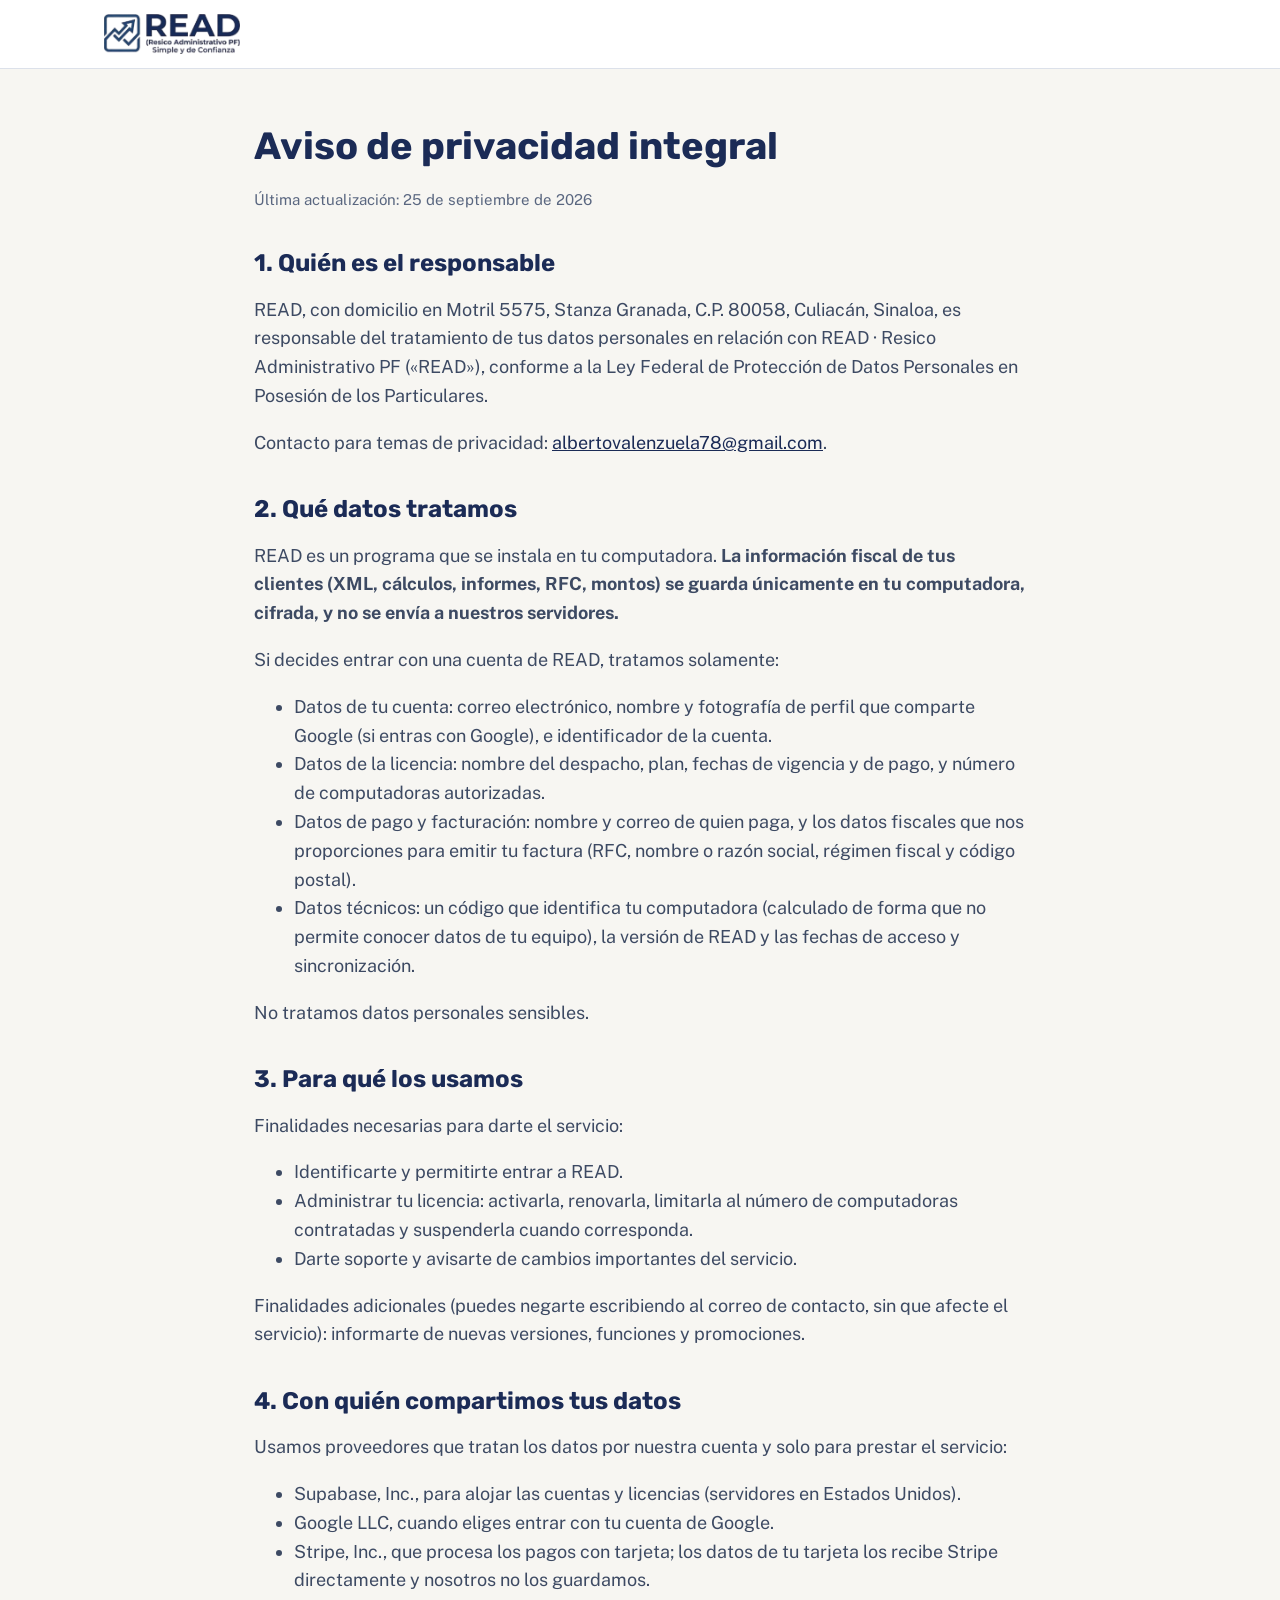
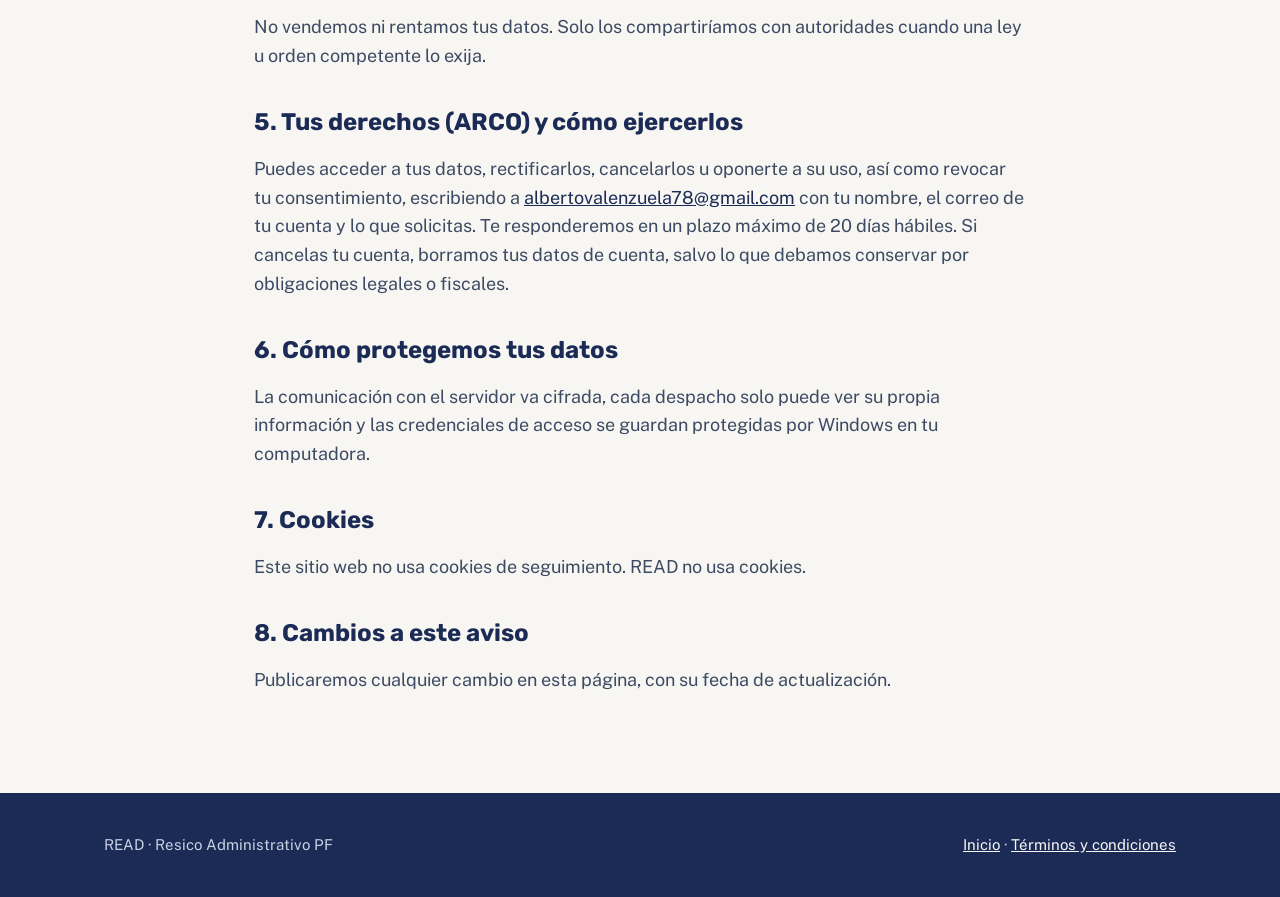
==== privacidad.html @ 33e89ea1 "Pagina de READ: inicio, aviso de privacidad y terminos" ====
<!doctype html>
<html lang="es-MX">
<head>
<meta charset="utf-8">
<meta name="viewport" content="width=device-width, initial-scale=1">
<title>Aviso de privacidad · READ</title>
<link rel="icon" href="img/icono.png">
<link rel="stylesheet" href="https://fonts.googleapis.com/css2?family=Rubik:wght@500;600;700&family=Public+Sans:wght@400;600&display=swap">
<link rel="stylesheet" href="estilo.css">
</head>
<body>
<header><div class="contenedor"><a href="./"><img src="img/logo-read.png" alt="READ"></a></div></header>
<main class="legal">
<h1>Aviso de privacidad integral</h1>
<p class="fecha">Última actualización: 25 de septiembre de 2026</p>

<h2>1. Quién es el responsable</h2>
<p>READ, con domicilio en Motril 5575, Stanza Granada, C.P. 80058, Culiacán, Sinaloa, es responsable del tratamiento de tus datos personales en relación con READ · Resico Administrativo PF («READ»), conforme a la Ley Federal de Protección de Datos Personales en Posesión de los Particulares.</p>
<p>Contacto para temas de privacidad: <a href="mailto:albertovalenzuela78@gmail.com">albertovalenzuela78@gmail.com</a>.</p>

<h2>2. Qué datos tratamos</h2>
<p>READ es un programa que se instala en tu computadora. <b>La información fiscal de tus clientes (XML, cálculos, informes, RFC, montos) se guarda únicamente en tu computadora, cifrada, y no se envía a nuestros servidores.</b></p>
<p>Si decides entrar con una cuenta de READ, tratamos solamente:</p>
<ul>
<li>Datos de tu cuenta: correo electrónico, nombre y fotografía de perfil que comparte Google (si entras con Google), e identificador de la cuenta.</li>
<li>Datos de la licencia: nombre del despacho, plan, fechas de vigencia y de pago, y número de computadoras autorizadas.</li>
<li>Datos de pago y facturación: nombre y correo de quien paga, y los datos fiscales que nos proporciones para emitir tu factura (RFC, nombre o razón social, régimen fiscal y código postal).</li>
<li>Datos técnicos: un código que identifica tu computadora (calculado de forma que no permite conocer datos de tu equipo), la versión de READ y las fechas de acceso y sincronización.</li>
</ul>
<p>No tratamos datos personales sensibles.</p>

<h2>3. Para qué los usamos</h2>
<p>Finalidades necesarias para darte el servicio:</p>
<ul>
<li>Identificarte y permitirte entrar a READ.</li>
<li>Administrar tu licencia: activarla, renovarla, limitarla al número de computadoras contratadas y suspenderla cuando corresponda.</li>
<li>Darte soporte y avisarte de cambios importantes del servicio.</li>
</ul>
<p>Finalidades adicionales (puedes negarte escribiendo al correo de contacto, sin que afecte el servicio): informarte de nuevas versiones, funciones y promociones.</p>

<h2>4. Con quién compartimos tus datos</h2>
<p>Usamos proveedores que tratan los datos por nuestra cuenta y solo para prestar el servicio:</p>
<ul>
<li>Supabase, Inc., para alojar las cuentas y licencias (servidores en Estados Unidos).</li>
<li>Google LLC, cuando eliges entrar con tu cuenta de Google.</li>
<li>Stripe, Inc., que procesa los pagos con tarjeta; los datos de tu tarjeta los recibe Stripe directamente y nosotros no los guardamos.</li>
</ul>
<p>No vendemos ni rentamos tus datos. Solo los compartiríamos con autoridades cuando una ley u orden competente lo exija.</p>

<h2>5. Tus derechos (ARCO) y cómo ejercerlos</h2>
<p>Puedes acceder a tus datos, rectificarlos, cancelarlos u oponerte a su uso, así como revocar tu consentimiento, escribiendo a <a href="mailto:albertovalenzuela78@gmail.com">albertovalenzuela78@gmail.com</a> con tu nombre, el correo de tu cuenta y lo que solicitas. Te responderemos en un plazo máximo de 20 días hábiles. Si cancelas tu cuenta, borramos tus datos de cuenta, salvo lo que debamos conservar por obligaciones legales o fiscales.</p>

<h2>6. Cómo protegemos tus datos</h2>
<p>La comunicación con el servidor va cifrada, cada despacho solo puede ver su propia información y las credenciales de acceso se guardan protegidas por Windows en tu computadora.</p>

<h2>7. Cookies</h2>
<p>Este sitio web no usa cookies de seguimiento. READ no usa cookies.</p>

<h2>8. Cambios a este aviso</h2>
<p>Publicaremos cualquier cambio en esta página, con su fecha de actualización.</p>
</main>
<footer><div class="contenedor"><div>READ · Resico Administrativo PF</div><div><a href="./">Inicio</a> · <a href="terminos.html">Términos y condiciones</a></div></div></footer>
</body>
</html>
---- estilo.css ----
:root {
  --tinta: #1B2B56;
  --fondo: #F7F6F2;
  --fondo2: #EEF1F6;
  --texto: #3D4A63;
  --acento: #A8520F;
  --acento-claro: #F2B47E;
  --blanco: #FFFFFF;
  --borde: #DCE1EA;
}
* { box-sizing: border-box; }
html { scroll-behavior: smooth; }
body {
  margin: 0; background: var(--fondo); color: var(--texto);
  font-family: 'Public Sans', Arial, sans-serif; font-size: 18px; line-height: 1.6;
}
h1, h2, h3 { font-family: 'Rubik', Arial, sans-serif; color: var(--tinta); line-height: 1.15; margin: 0 0 .5em; }
a { color: var(--tinta); }
.contenedor { max-width: 1120px; margin: 0 auto; padding: 0 24px; }
header { background: var(--blanco); border-bottom: 1px solid var(--borde); position: sticky; top: 0; z-index: 10; }
header .contenedor { display: flex; align-items: center; justify-content: space-between; gap: 16px; height: 68px; }
header img { height: 40px; display: block; }
nav { display: flex; gap: 22px; flex-wrap: wrap; }
nav a { text-decoration: none; font-weight: 600; font-size: 16px; }
.boton {
  display: inline-block; background: var(--tinta); color: var(--blanco); text-decoration: none;
  padding: 14px 26px; border-radius: 10px; font-weight: 600;
}
.boton.claro { background: var(--acento-claro); color: var(--tinta); }
.portada { background: var(--tinta); color: #C9D2E3; padding: 72px 0; }
.portada .contenedor { display: grid; grid-template-columns: 1fr 1fr; gap: 48px; align-items: center; }
.portada h1 { color: var(--fondo); font-size: 52px; }
.portada p { font-size: 20px; }
.portada .etiqueta { color: var(--acento-claro); font-weight: 600; letter-spacing: 2px; text-transform: uppercase; font-size: 14px; }
.portada img { width: 100%; border-radius: 14px; box-shadow: 0 20px 50px rgba(0,0,0,.35); }
section.bloque { padding: 72px 0; }
section.bloque.alterno { background: var(--fondo2); }
.rejilla { display: grid; grid-template-columns: repeat(3, 1fr); gap: 24px; }
.tarjeta { background: var(--blanco); border: 1px solid var(--borde); border-radius: 16px; padding: 28px; }
.tarjeta h3 { font-size: 22px; }
.plan { display: flex; flex-direction: column; gap: 6px; }
.plan .precio { font-family: 'Rubik', Arial, sans-serif; font-size: 44px; font-weight: 700; color: var(--tinta); }
.plan.destacado { border: 3px solid var(--acento); }
.plan ul { padding-left: 20px; margin: 8px 0 0; }
.nota { font-size: 15px; color: #5A6780; }
.dos { display: grid; grid-template-columns: 1fr 1fr; gap: 40px; align-items: center; }
.dos img { width: 100%; border-radius: 12px; border: 1px solid var(--borde); }
footer { background: var(--tinta); color: #C9D2E3; padding: 40px 0; font-size: 15px; }
footer a { color: var(--fondo); }
footer .contenedor { display: flex; justify-content: space-between; gap: 24px; flex-wrap: wrap; }
.legal { max-width: 820px; margin: 0 auto; padding: 56px 24px 80px; }
.legal h1 { font-size: 38px; }
.legal h2 { font-size: 24px; margin-top: 1.6em; }
.legal .fecha { color: #5A6780; font-size: 15px; }
.pendiente { background: #FFF3E0; border: 1px dashed var(--acento); padding: 0 4px; border-radius: 4px; }
@media (max-width: 860px) {
  .portada .contenedor, .dos { grid-template-columns: 1fr; }
  .rejilla { grid-template-columns: 1fr; }
  .portada h1 { font-size: 38px; }
  nav { display: none; }
}
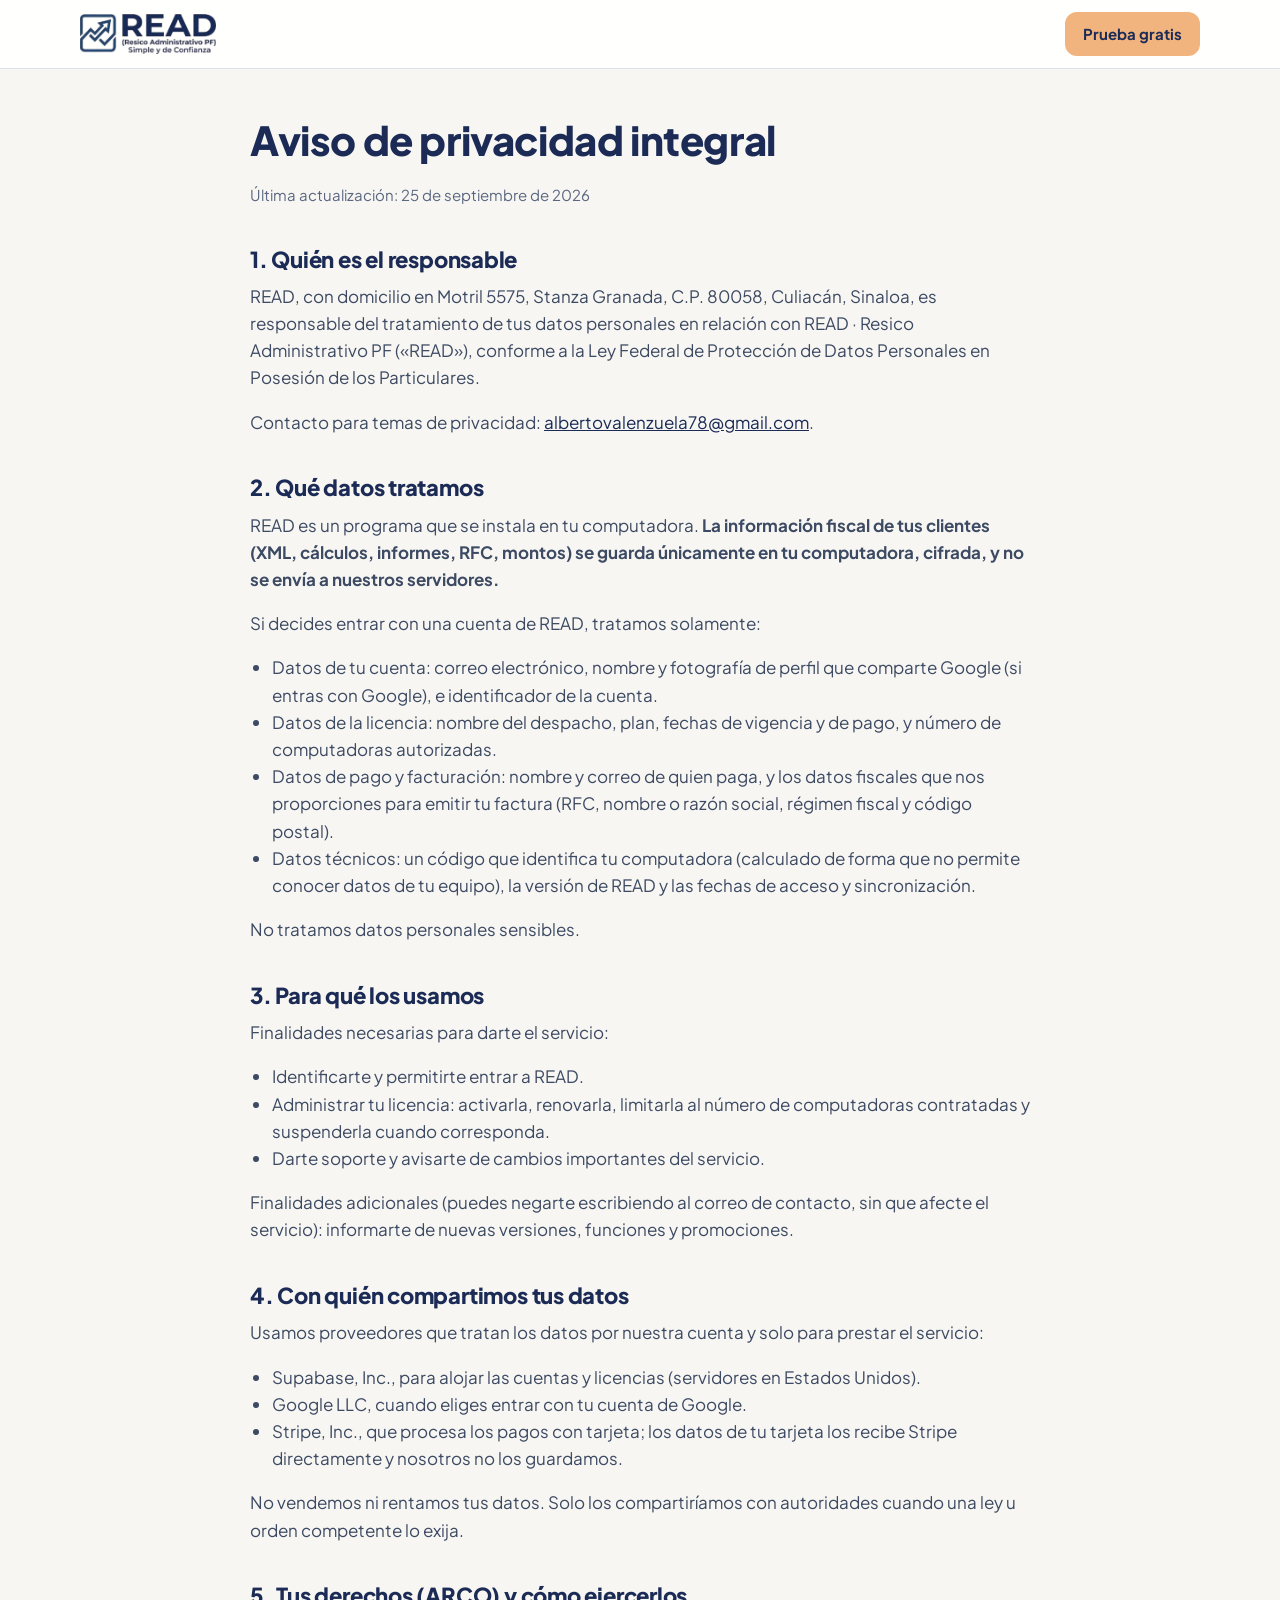
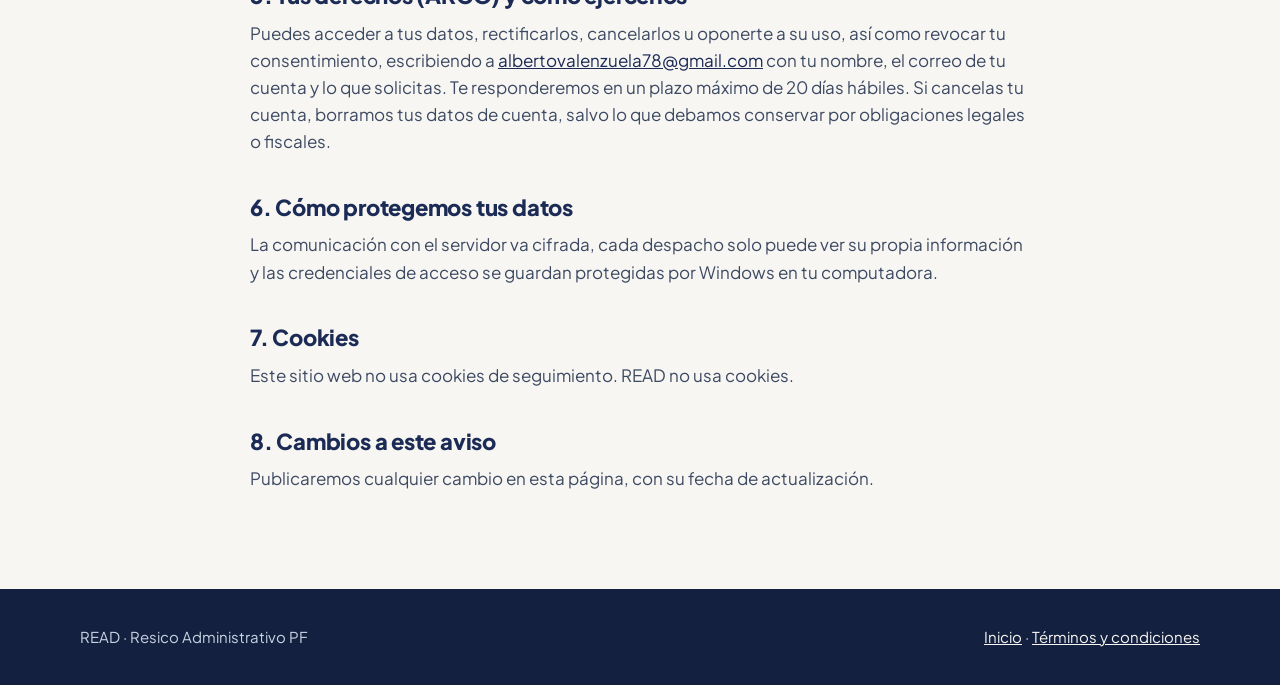
==== commit 0c12187e: "Rediseno: portada, cifras, como funciona, planes, metodos de pago con Stripe, preguntas frecuentes; " ====
--- a/privacidad.html
+++ b/privacidad.html
@@ -5,11 +5,11 @@
 <meta name="viewport" content="width=device-width, initial-scale=1">
 <title>Aviso de privacidad · READ</title>
 <link rel="icon" href="img/icono.png">
-<link rel="stylesheet" href="https://fonts.googleapis.com/css2?family=Rubik:wght@500;600;700&family=Public+Sans:wght@400;600&display=swap">
+<link rel="stylesheet" href="https://fonts.googleapis.com/css2?family=Plus+Jakarta+Sans:wght@400;600;700;800&display=swap">
 <link rel="stylesheet" href="estilo.css">
 </head>
 <body>
-<header><div class="contenedor"><a href="./"><img src="img/logo-read.png" alt="READ"></a></div></header>
+<header><div class="contenedor"><a class="logo" href="./" aria-label="READ, inicio"><img src="img/logo-read.png" alt="READ" width="136" height="40"></a><nav aria-label="Principal"><a class="boton naranja" href="./#contacto">Prueba gratis</a></nav></div></header>
 <main class="legal">
 <h1>Aviso de privacidad integral</h1>
 <p class="fecha">Última actualización: 25 de septiembre de 2026</p>
--- a/estilo.css
+++ b/estilo.css
@@ -1,61 +1,163 @@
+/* Página pública de READ. Colores de la marca (los mismos de la app y la presentación). */
 :root {
   --tinta: #1B2B56;
+  --tinta-2: #24396F;
   --fondo: #F7F6F2;
-  --fondo2: #EEF1F6;
+  --fondo-2: #EEF1F6;
   --texto: #3D4A63;
-  --acento: #A8520F;
-  --acento-claro: #F2B47E;
+  --tenue: #5A6780;
+  --acento: #A8520F;          /* naranja oscuro: textos y bordes sobre claro (5:1) */
+  --acento-claro: #F2B47E;    /* naranja claro: botones sobre la tinta, con texto tinta */
   --blanco: #FFFFFF;
   --borde: #DCE1EA;
+  --verde: #1E7A4C;
+  --radio: 16px;
+  --sombra: 0 10px 30px rgba(27, 43, 86, .10);
+  --transicion: 180ms ease;
 }
 * { box-sizing: border-box; }
-html { scroll-behavior: smooth; }
+html { scroll-behavior: smooth; -webkit-text-size-adjust: 100%; }
+@media (prefers-reduced-motion: reduce) { html { scroll-behavior: auto; } * { transition: none !important; } }
 body {
   margin: 0; background: var(--fondo); color: var(--texto);
-  font-family: 'Public Sans', Arial, sans-serif; font-size: 18px; line-height: 1.6;
+  font-family: 'Plus Jakarta Sans', 'Segoe UI', Arial, sans-serif; font-size: 17px; line-height: 1.6;
 }
-h1, h2, h3 { font-family: 'Rubik', Arial, sans-serif; color: var(--tinta); line-height: 1.15; margin: 0 0 .5em; }
+h1, h2, h3 { color: var(--tinta); line-height: 1.15; margin: 0 0 .5em; letter-spacing: -.01em; }
+h1 { font-size: clamp(34px, 5vw, 56px); font-weight: 800; }
+h2 { font-size: clamp(28px, 3.4vw, 40px); font-weight: 800; }
+h3 { font-size: 20px; font-weight: 700; }
+p { margin: 0 0 1em; }
 a { color: var(--tinta); }
-.contenedor { max-width: 1120px; margin: 0 auto; padding: 0 24px; }
-header { background: var(--blanco); border-bottom: 1px solid var(--borde); position: sticky; top: 0; z-index: 10; }
-header .contenedor { display: flex; align-items: center; justify-content: space-between; gap: 16px; height: 68px; }
-header img { height: 40px; display: block; }
-nav { display: flex; gap: 22px; flex-wrap: wrap; }
-nav a { text-decoration: none; font-weight: 600; font-size: 16px; }
+img { max-width: 100%; height: auto; display: block; }
+:focus-visible { outline: 3px solid var(--acento); outline-offset: 3px; border-radius: 6px; }
+.contenedor { width: 100%; max-width: 1160px; margin: 0 auto; padding: 0 20px; }
+.etiqueta { display: inline-block; font-size: 13px; font-weight: 700; letter-spacing: .12em; text-transform: uppercase; color: var(--acento); margin-bottom: 12px; }
+.salto { position: absolute; left: -999px; top: 8px; background: var(--blanco); padding: 8px 12px; border-radius: 8px; }
+.salto:focus { left: 8px; z-index: 50; }
+
+/* Botones: 48 px de alto mínimo (dedo y ratón) */
 .boton {
-  display: inline-block; background: var(--tinta); color: var(--blanco); text-decoration: none;
-  padding: 14px 26px; border-radius: 10px; font-weight: 600;
+  display: inline-flex; align-items: center; justify-content: center; gap: 8px; min-height: 48px;
+  padding: 12px 22px; border-radius: 12px; font-weight: 700; font-size: 16px; text-decoration: none;
+  background: var(--tinta); color: var(--blanco); border: 2px solid var(--tinta); cursor: pointer;
+  transition: transform var(--transicion), background var(--transicion), box-shadow var(--transicion);
 }
-.boton.claro { background: var(--acento-claro); color: var(--tinta); }
-.portada { background: var(--tinta); color: #C9D2E3; padding: 72px 0; }
-.portada .contenedor { display: grid; grid-template-columns: 1fr 1fr; gap: 48px; align-items: center; }
-.portada h1 { color: var(--fondo); font-size: 52px; }
-.portada p { font-size: 20px; }
-.portada .etiqueta { color: var(--acento-claro); font-weight: 600; letter-spacing: 2px; text-transform: uppercase; font-size: 14px; }
-.portada img { width: 100%; border-radius: 14px; box-shadow: 0 20px 50px rgba(0,0,0,.35); }
-section.bloque { padding: 72px 0; }
-section.bloque.alterno { background: var(--fondo2); }
-.rejilla { display: grid; grid-template-columns: repeat(3, 1fr); gap: 24px; }
-.tarjeta { background: var(--blanco); border: 1px solid var(--borde); border-radius: 16px; padding: 28px; }
-.tarjeta h3 { font-size: 22px; }
-.plan { display: flex; flex-direction: column; gap: 6px; }
-.plan .precio { font-family: 'Rubik', Arial, sans-serif; font-size: 44px; font-weight: 700; color: var(--tinta); }
-.plan.destacado { border: 3px solid var(--acento); }
-.plan ul { padding-left: 20px; margin: 8px 0 0; }
-.nota { font-size: 15px; color: #5A6780; }
-.dos { display: grid; grid-template-columns: 1fr 1fr; gap: 40px; align-items: center; }
-.dos img { width: 100%; border-radius: 12px; border: 1px solid var(--borde); }
-footer { background: var(--tinta); color: #C9D2E3; padding: 40px 0; font-size: 15px; }
+.boton:hover { background: var(--tinta-2); box-shadow: var(--sombra); transform: translateY(-1px); }
+.boton.naranja { background: var(--acento-claro); border-color: var(--acento-claro); color: var(--tinta); }
+.boton.naranja:hover { background: #F5C293; }
+.boton.contorno { background: transparent; color: var(--fondo); border-color: rgba(247, 246, 242, .55); }
+.boton.contorno:hover { background: rgba(247, 246, 242, .08); }
+.boton svg { width: 20px; height: 20px; flex-shrink: 0; }
+
+/* Encabezado */
+header { background: rgba(255, 255, 255, .92); backdrop-filter: saturate(160%) blur(10px); border-bottom: 1px solid var(--borde); position: sticky; top: 0; z-index: 20; }
+header .contenedor { display: flex; align-items: center; justify-content: space-between; gap: 16px; min-height: 68px; }
+header .logo img { height: 40px; width: auto; }
+nav { display: flex; align-items: center; gap: 24px; }
+nav a.enlace { text-decoration: none; font-weight: 600; font-size: 15px; color: var(--texto); padding: 8px 2px; }
+nav a.enlace:hover { color: var(--tinta); text-decoration: underline; text-underline-offset: 4px; }
+header .boton { min-height: 42px; padding: 8px 16px; font-size: 15px; }
+
+/* Portada */
+.portada { background: radial-gradient(circle at 85% 20%, #2C4585 0, var(--tinta) 55%); color: #C9D2E3; padding: 64px 0 72px; overflow: hidden; }
+.portada .contenedor { display: grid; grid-template-columns: 1.05fr 1fr; gap: 48px; align-items: center; }
+.portada h1 { color: var(--fondo); }
+.portada .etiqueta { color: var(--acento-claro); }
+.portada .lead { font-size: 19px; max-width: 34em; }
+.acciones { display: flex; flex-wrap: wrap; gap: 12px; margin: 24px 0 20px; }
+.confianza { list-style: none; padding: 0; margin: 0; display: flex; flex-wrap: wrap; gap: 8px 20px; font-size: 15px; }
+.confianza li { display: flex; align-items: center; gap: 8px; }
+.confianza svg { width: 18px; height: 18px; color: var(--acento-claro); flex-shrink: 0; }
+.captura { border-radius: 14px; box-shadow: 0 24px 60px rgba(0, 0, 0, .40); border: 1px solid rgba(255, 255, 255, .12); }
+
+/* Cifras */
+.cifras { background: var(--blanco); border-bottom: 1px solid var(--borde); }
+.cifras .contenedor { display: grid; grid-template-columns: repeat(4, 1fr); gap: 16px; padding-top: 28px; padding-bottom: 28px; }
+.cifra { text-align: center; }
+.cifra b { display: block; font-size: 30px; font-weight: 800; color: var(--tinta); line-height: 1.1; }
+.cifra span { font-size: 14px; color: var(--tenue); }
+
+/* Secciones */
+section.bloque { padding: 80px 0; }
+section.bloque.alterno { background: var(--fondo-2); }
+.encabezado { max-width: 720px; margin-bottom: 36px; }
+.encabezado p { font-size: 18px; }
+.rejilla { display: grid; grid-template-columns: repeat(3, 1fr); gap: 20px; }
+.tarjeta { background: var(--blanco); border: 1px solid var(--borde); border-radius: var(--radio); padding: 26px; transition: box-shadow var(--transicion), transform var(--transicion); }
+.tarjeta:hover { box-shadow: var(--sombra); }
+.icono { width: 44px; height: 44px; border-radius: 12px; background: var(--fondo-2); color: var(--tinta); display: grid; place-items: center; margin-bottom: 14px; }
+.icono svg { width: 24px; height: 24px; }
+.tarjeta p { margin: 0; }
+
+/* Pasos */
+.pasos { display: grid; grid-template-columns: repeat(3, 1fr); gap: 20px; counter-reset: paso; }
+.paso { position: relative; padding: 26px 26px 26px 26px; background: var(--blanco); border-radius: var(--radio); border: 1px solid var(--borde); }
+.paso::before { counter-increment: paso; content: counter(paso); display: grid; place-items: center; width: 36px; height: 36px; border-radius: 50%; background: var(--tinta); color: var(--blanco); font-weight: 800; margin-bottom: 12px; }
+
+/* Planes */
+.planes { display: grid; grid-template-columns: repeat(3, 1fr); gap: 20px; align-items: stretch; }
+.plan { display: flex; flex-direction: column; background: var(--blanco); border: 1px solid var(--borde); border-radius: var(--radio); padding: 28px; position: relative; }
+.plan.destacado { border: 2px solid var(--acento); box-shadow: var(--sombra); }
+.plan .insignia { position: absolute; top: -13px; left: 24px; background: var(--acento); color: var(--blanco); font-size: 12px; font-weight: 700; padding: 4px 10px; border-radius: 999px; letter-spacing: .04em; }
+.precio { font-size: 44px; font-weight: 800; color: var(--tinta); line-height: 1; margin: 6px 0 4px; }
+.precio small { font-size: 16px; font-weight: 600; color: var(--tenue); }
+.plan ul { list-style: none; padding: 0; margin: 18px 0 22px; flex: 1; }
+.plan li { display: flex; gap: 10px; padding: 6px 0; }
+.plan li svg { width: 20px; height: 20px; color: var(--verde); flex-shrink: 0; margin-top: 3px; }
+.plan .boton { width: 100%; }
+.plan.destacado .boton { background: var(--acento); border-color: var(--acento); }
+.plan.destacado .boton:hover { background: #8F460C; }
+.nota { font-size: 15px; color: var(--tenue); }
+
+/* Métodos de pago */
+.pago { margin-top: 28px; background: var(--blanco); border: 1px solid var(--borde); border-radius: var(--radio); padding: 22px 26px; display: flex; flex-wrap: wrap; align-items: center; justify-content: space-between; gap: 16px 24px; }
+.pago .texto { display: flex; align-items: center; gap: 12px; max-width: 520px; }
+.pago .texto svg { width: 28px; height: 28px; color: var(--verde); flex-shrink: 0; }
+.metodos { display: flex; flex-wrap: wrap; gap: 10px; list-style: none; padding: 0; margin: 0; }
+.metodos li { height: 36px; min-width: 58px; padding: 0 10px; border: 1px solid var(--borde); border-radius: 8px; background: var(--blanco); display: grid; place-items: center; }
+.metodos svg { height: 22px; width: auto; }
+
+/* Preguntas */
+.preguntas { max-width: 820px; }
+details { background: var(--blanco); border: 1px solid var(--borde); border-radius: 12px; margin-bottom: 12px; }
+summary { cursor: pointer; padding: 18px 22px; font-weight: 700; color: var(--tinta); list-style: none; display: flex; justify-content: space-between; gap: 16px; min-height: 48px; }
+summary::-webkit-details-marker { display: none; }
+summary::after { content: '+'; font-size: 22px; line-height: 1; color: var(--acento); }
+details[open] summary::after { content: '−'; }
+details p { padding: 0 22px 18px; margin: 0; }
+
+/* Llamado final */
+.final { background: var(--tinta); color: #C9D2E3; text-align: center; padding: 72px 0; }
+.final h2 { color: var(--fondo); }
+.final .acciones { justify-content: center; }
+
+footer { background: #13203F; color: #C9D2E3; padding: 36px 0; font-size: 15px; }
 footer a { color: var(--fondo); }
-footer .contenedor { display: flex; justify-content: space-between; gap: 24px; flex-wrap: wrap; }
-.legal { max-width: 820px; margin: 0 auto; padding: 56px 24px 80px; }
-.legal h1 { font-size: 38px; }
-.legal h2 { font-size: 24px; margin-top: 1.6em; }
-.legal .fecha { color: #5A6780; font-size: 15px; }
-.pendiente { background: #FFF3E0; border: 1px dashed var(--acento); padding: 0 4px; border-radius: 4px; }
-@media (max-width: 860px) {
-  .portada .contenedor, .dos { grid-template-columns: 1fr; }
-  .rejilla { grid-template-columns: 1fr; }
-  .portada h1 { font-size: 38px; }
-  nav { display: none; }
+footer .contenedor { display: flex; justify-content: space-between; gap: 16px 24px; flex-wrap: wrap; }
+
+/* Páginas legales */
+.legal { max-width: 820px; margin: 0 auto; padding: 48px 20px 80px; }
+.legal h1 { font-size: clamp(30px, 4vw, 40px); }
+.legal h2 { font-size: 22px; margin-top: 1.8em; }
+.legal .fecha { color: var(--tenue); font-size: 15px; }
+.legal ul { padding-left: 22px; }
+
+/* Tablet */
+@media (max-width: 980px) {
+  .portada .contenedor { grid-template-columns: 1fr; }
+  .rejilla, .pasos { grid-template-columns: repeat(2, 1fr); }
+  /* Tres planes en dos columnas dejaban uno huérfano: en tablet van uno bajo otro, centrados */
+  .planes { grid-template-columns: 1fr; max-width: 560px; margin: 0 auto; gap: 28px; }
+  .cifras .contenedor { grid-template-columns: repeat(2, 1fr); }
+  nav a.enlace { display: none; }
 }
+/* Teléfono */
+@media (max-width: 620px) {
+  body { font-size: 16px; }
+  section.bloque { padding: 56px 0; }
+  .rejilla, .planes, .pasos { grid-template-columns: 1fr; }
+  .portada { padding: 44px 0 52px; }
+  .acciones .boton { width: 100%; }
+  header .logo img { height: 34px; }
+  .pago { flex-direction: column; align-items: flex-start; }
+}
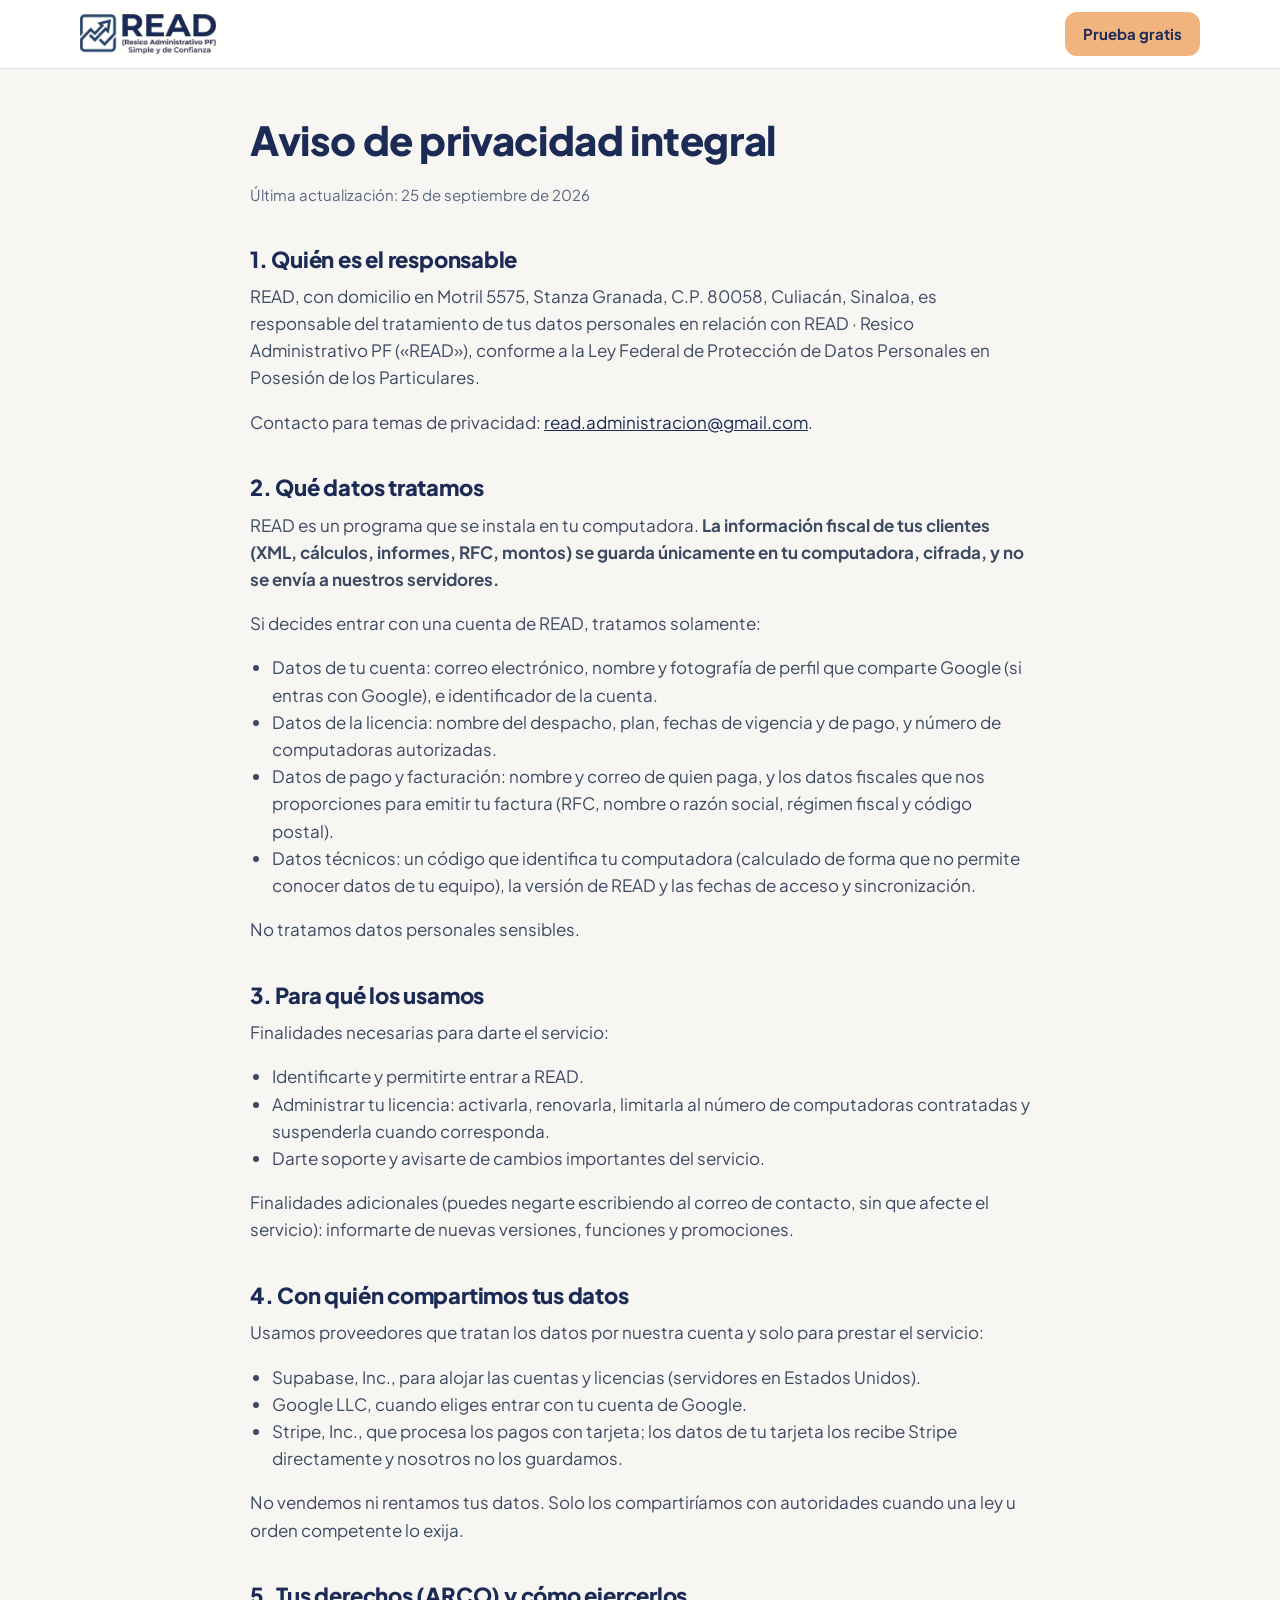
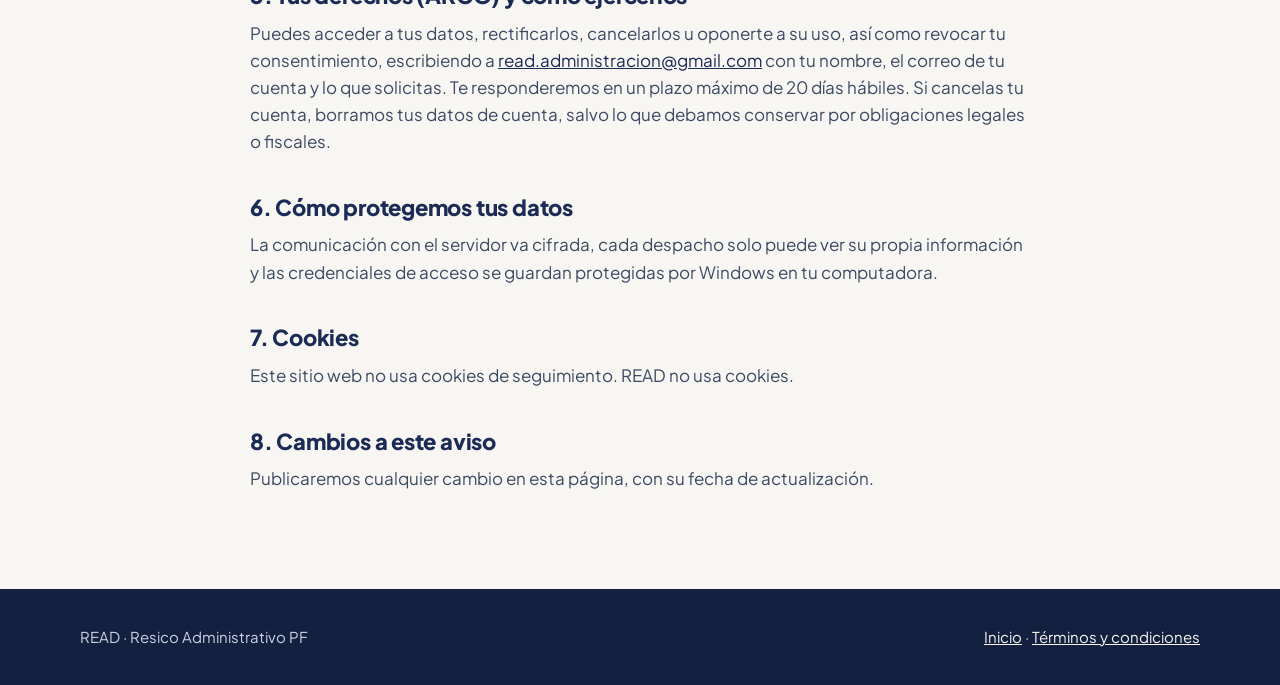
==== commit 7d7106ce: "Nuevo WhatsApp y correo de contacto" ====
--- a/privacidad.html
+++ b/privacidad.html
@@ -16,7 +16,7 @@
 
 <h2>1. Quién es el responsable</h2>
 <p>READ, con domicilio en Motril 5575, Stanza Granada, C.P. 80058, Culiacán, Sinaloa, es responsable del tratamiento de tus datos personales en relación con READ · Resico Administrativo PF («READ»), conforme a la Ley Federal de Protección de Datos Personales en Posesión de los Particulares.</p>
-<p>Contacto para temas de privacidad: <a href="mailto:albertovalenzuela78@gmail.com">albertovalenzuela78@gmail.com</a>.</p>
+<p>Contacto para temas de privacidad: <a href="mailto:read.administracion@gmail.com">read.administracion@gmail.com</a>.</p>
 
 <h2>2. Qué datos tratamos</h2>
 <p>READ es un programa que se instala en tu computadora. <b>La información fiscal de tus clientes (XML, cálculos, informes, RFC, montos) se guarda únicamente en tu computadora, cifrada, y no se envía a nuestros servidores.</b></p>
@@ -48,7 +48,7 @@
 <p>No vendemos ni rentamos tus datos. Solo los compartiríamos con autoridades cuando una ley u orden competente lo exija.</p>
 
 <h2>5. Tus derechos (ARCO) y cómo ejercerlos</h2>
-<p>Puedes acceder a tus datos, rectificarlos, cancelarlos u oponerte a su uso, así como revocar tu consentimiento, escribiendo a <a href="mailto:albertovalenzuela78@gmail.com">albertovalenzuela78@gmail.com</a> con tu nombre, el correo de tu cuenta y lo que solicitas. Te responderemos en un plazo máximo de 20 días hábiles. Si cancelas tu cuenta, borramos tus datos de cuenta, salvo lo que debamos conservar por obligaciones legales o fiscales.</p>
+<p>Puedes acceder a tus datos, rectificarlos, cancelarlos u oponerte a su uso, así como revocar tu consentimiento, escribiendo a <a href="mailto:read.administracion@gmail.com">read.administracion@gmail.com</a> con tu nombre, el correo de tu cuenta y lo que solicitas. Te responderemos en un plazo máximo de 20 días hábiles. Si cancelas tu cuenta, borramos tus datos de cuenta, salvo lo que debamos conservar por obligaciones legales o fiscales.</p>
 
 <h2>6. Cómo protegemos tus datos</h2>
 <p>La comunicación con el servidor va cifrada, cada despacho solo puede ver su propia información y las credenciales de acceso se guardan protegidas por Windows en tu computadora.</p>
--- a/estilo.css
+++ b/estilo.css
@@ -108,6 +108,17 @@
 .plan.destacado .boton { background: var(--acento); border-color: var(--acento); }
 .plan.destacado .boton:hover { background: #8F460C; }
 .nota { font-size: 15px; color: var(--tenue); }
+.plan .iva { margin: 0; font-size: 14px; font-weight: 600; color: var(--verde); }
+.plan .oxxo, .plan .prueba { display: block; text-align: center; margin-top: 12px; font-size: 15px; font-weight: 600; padding: 6px 0; text-underline-offset: 3px; }
+.plan .oxxo[hidden] { display: none; }
+.plan .prueba { color: var(--tenue); font-weight: 500; margin-top: 4px; }
+.periodo { display: flex; width: fit-content; margin: 0 auto 32px; background: var(--blanco); border: 1px solid var(--borde); border-radius: 999px; padding: 4px; }
+.periodo button { font: inherit; font-weight: 700; font-size: 15px; color: var(--texto); background: transparent; border: 0; border-radius: 999px; min-height: 44px; padding: 8px 20px; cursor: pointer; transition: background var(--transicion), color var(--transicion); }
+.periodo button span { font-size: 12px; font-weight: 700; color: var(--verde); margin-left: 4px; }
+.periodo button[aria-pressed="true"] { background: var(--tinta); color: var(--blanco); }
+.periodo button[aria-pressed="true"] span { color: #9FE0BD; }
+.periodo button:focus-visible { outline: 3px solid var(--acento); outline-offset: 2px; }
+.aviso-pago { background: #E6F4EC; color: #14532D; border-bottom: 1px solid #B7DFC7; padding: 14px 20px; text-align: center; font-size: 16px; }
 
 /* Métodos de pago */
 .pago { margin-top: 28px; background: var(--blanco); border: 1px solid var(--borde); border-radius: var(--radio); padding: 22px 26px; display: flex; flex-wrap: wrap; align-items: center; justify-content: space-between; gap: 16px 24px; }
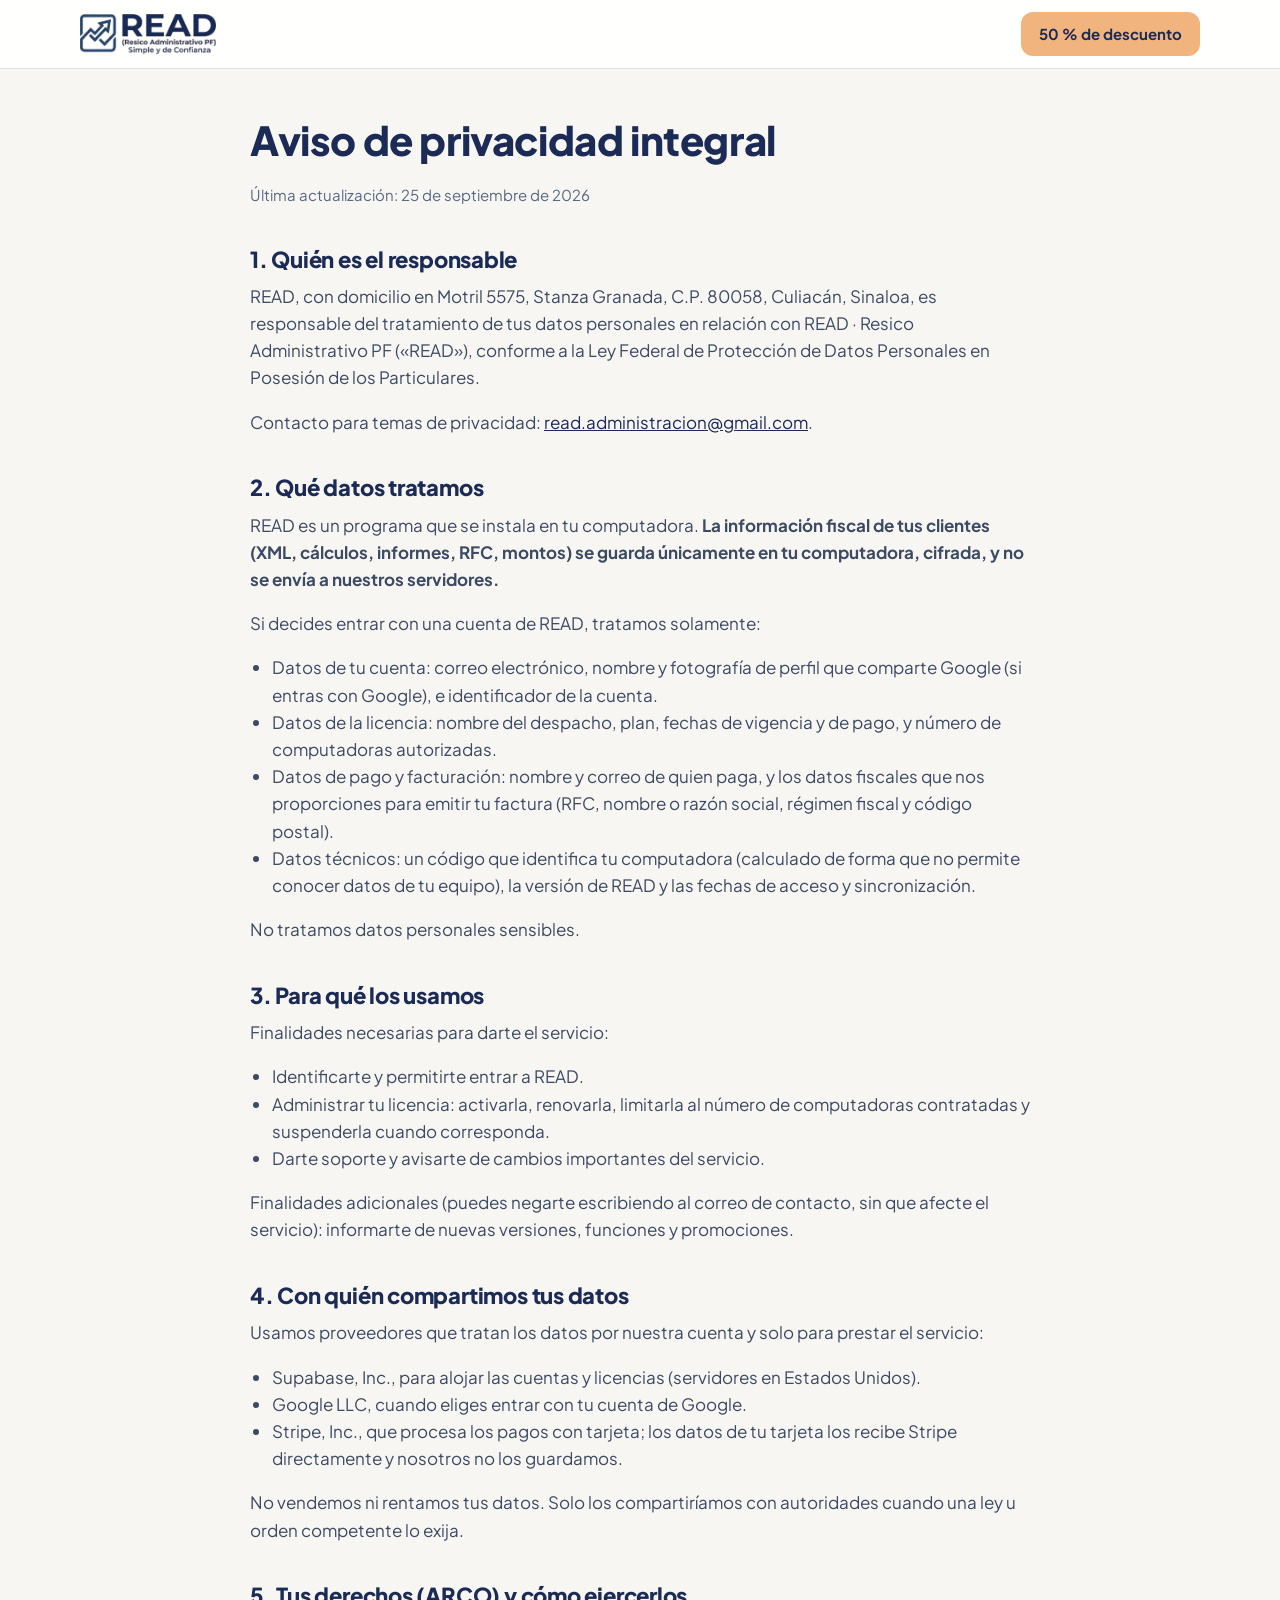
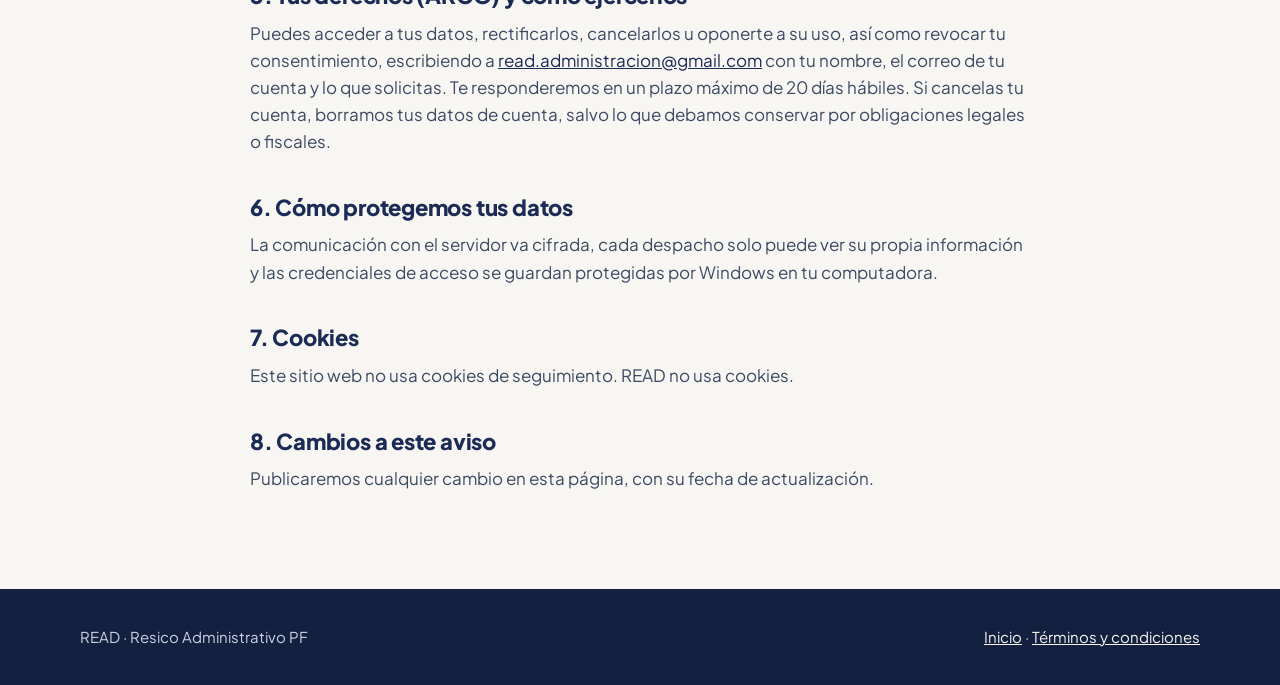
==== commit 1c26c522: "Oferta de bienvenida: 50 % de descuento los primeros 3 meses en planes mensuales (código BIENVENIDA " ====
--- a/privacidad.html
+++ b/privacidad.html
@@ -9,7 +9,7 @@
 <link rel="stylesheet" href="estilo.css">
 </head>
 <body>
-<header><div class="contenedor"><a class="logo" href="./" aria-label="READ, inicio"><img src="img/logo-read.png" alt="READ" width="136" height="40"></a><nav aria-label="Principal"><a class="boton naranja" href="./#contacto">Prueba gratis</a></nav></div></header>
+<header><div class="contenedor"><a class="logo" href="./" aria-label="READ, inicio"><img src="img/logo-read.png" alt="READ" width="136" height="40"></a><nav aria-label="Principal"><a class="boton naranja" href="./#planes">50 % de descuento</a></nav></div></header>
 <main class="legal">
 <h1>Aviso de privacidad integral</h1>
 <p class="fecha">Última actualización: 25 de septiembre de 2026</p>
--- a/estilo.css
+++ b/estilo.css
@@ -111,6 +111,9 @@
 .plan .iva { margin: 0; font-size: 14px; font-weight: 600; color: var(--verde); }
 .plan .oxxo, .plan .prueba { display: block; text-align: center; margin-top: 12px; font-size: 15px; font-weight: 600; padding: 6px 0; text-underline-offset: 3px; }
 .plan .oxxo[hidden] { display: none; }
+.plan .oferta { margin: 10px 0 0; padding: 8px 12px; border-radius: 10px; background: #FDF1E6; color: var(--acento); font-size: 14px; font-weight: 600; line-height: 1.4; }
+.plan .oferta b { font-weight: 800; }
+.plan .oferta[hidden] { display: none; }
 .plan .prueba { color: var(--tenue); font-weight: 500; margin-top: 4px; }
 .periodo { display: flex; width: fit-content; margin: 0 auto 32px; background: var(--blanco); border: 1px solid var(--borde); border-radius: 999px; padding: 4px; }
 .periodo button { font: inherit; font-weight: 700; font-size: 15px; color: var(--texto); background: transparent; border: 0; border-radius: 999px; min-height: 44px; padding: 8px 20px; cursor: pointer; transition: background var(--transicion), color var(--transicion); }
@@ -167,6 +170,8 @@
   body { font-size: 16px; }
   section.bloque { padding: 56px 0; }
   .rejilla, .planes, .pasos { grid-template-columns: 1fr; }
+  .periodo button { line-height: 1.2; }
+  .periodo button span { display: block; margin-left: 0; }
   .portada { padding: 44px 0 52px; }
   .acciones .boton { width: 100%; }
   header .logo img { height: 34px; }
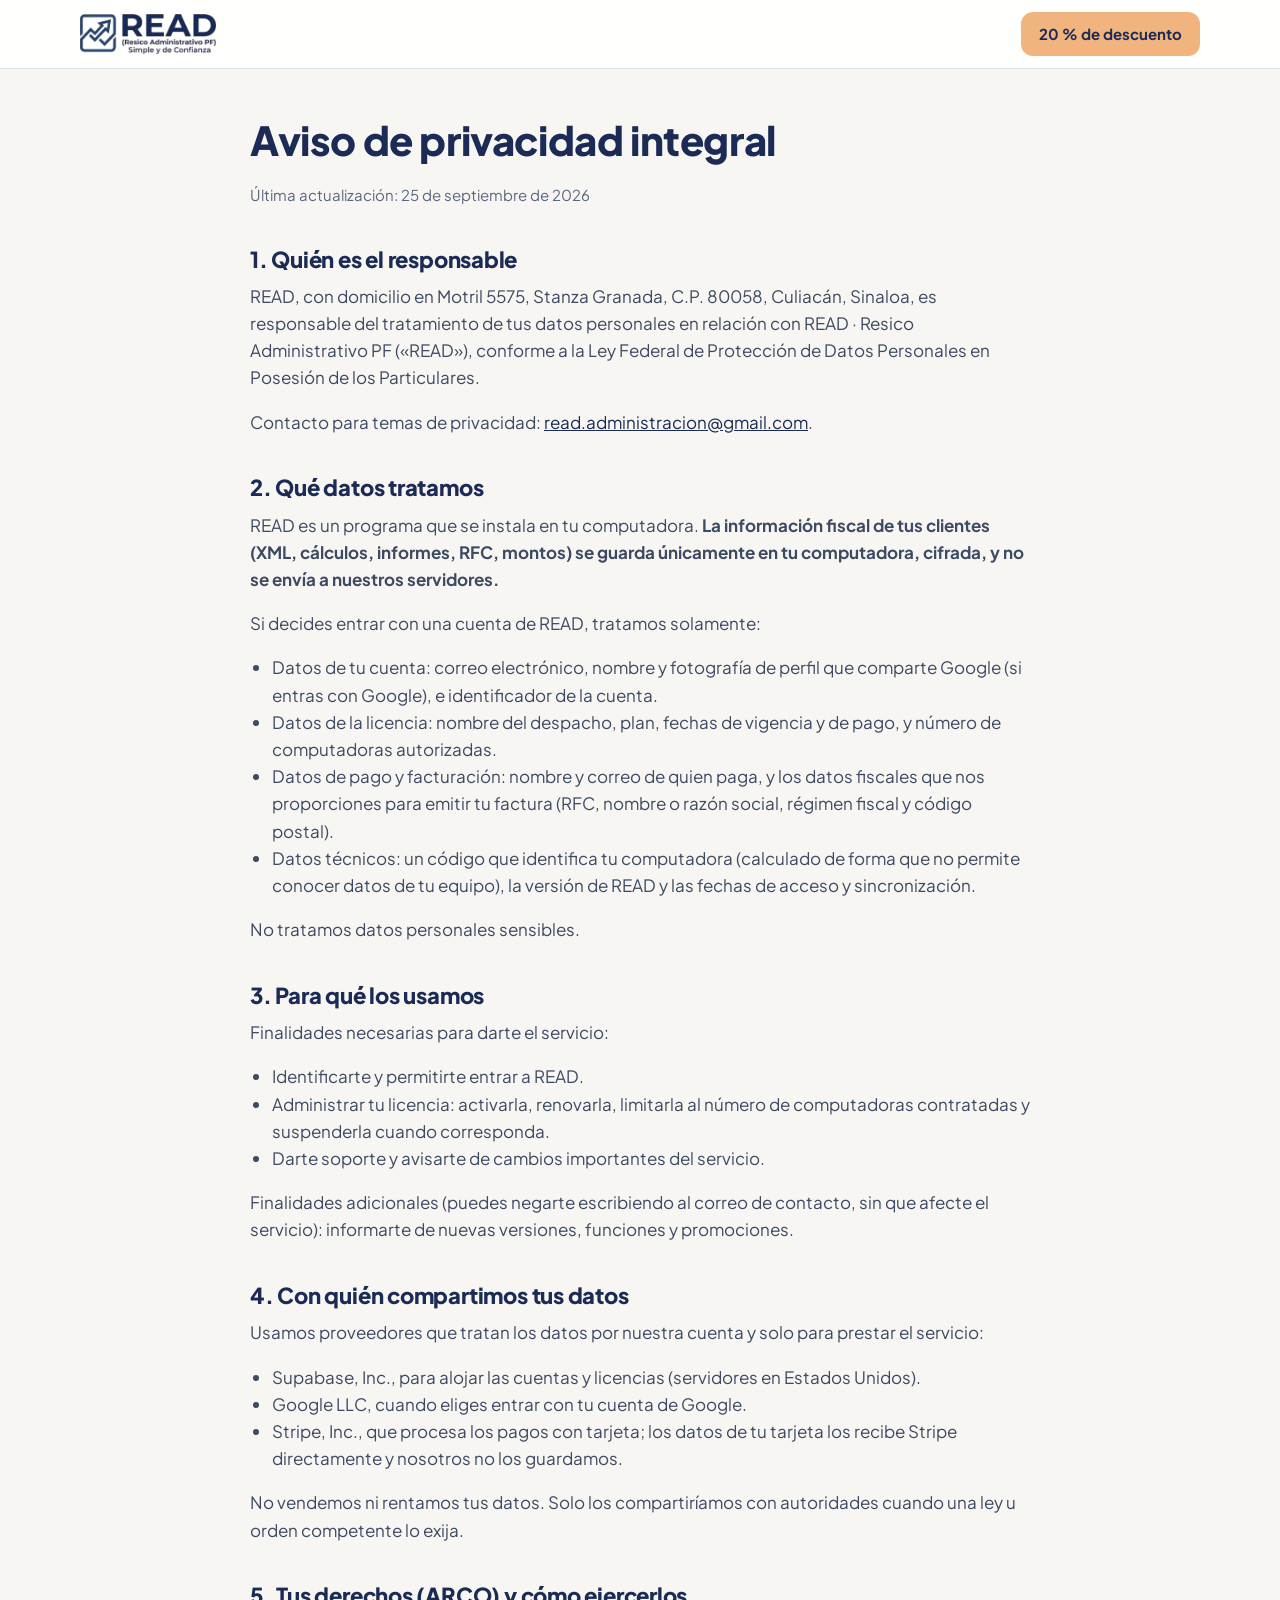
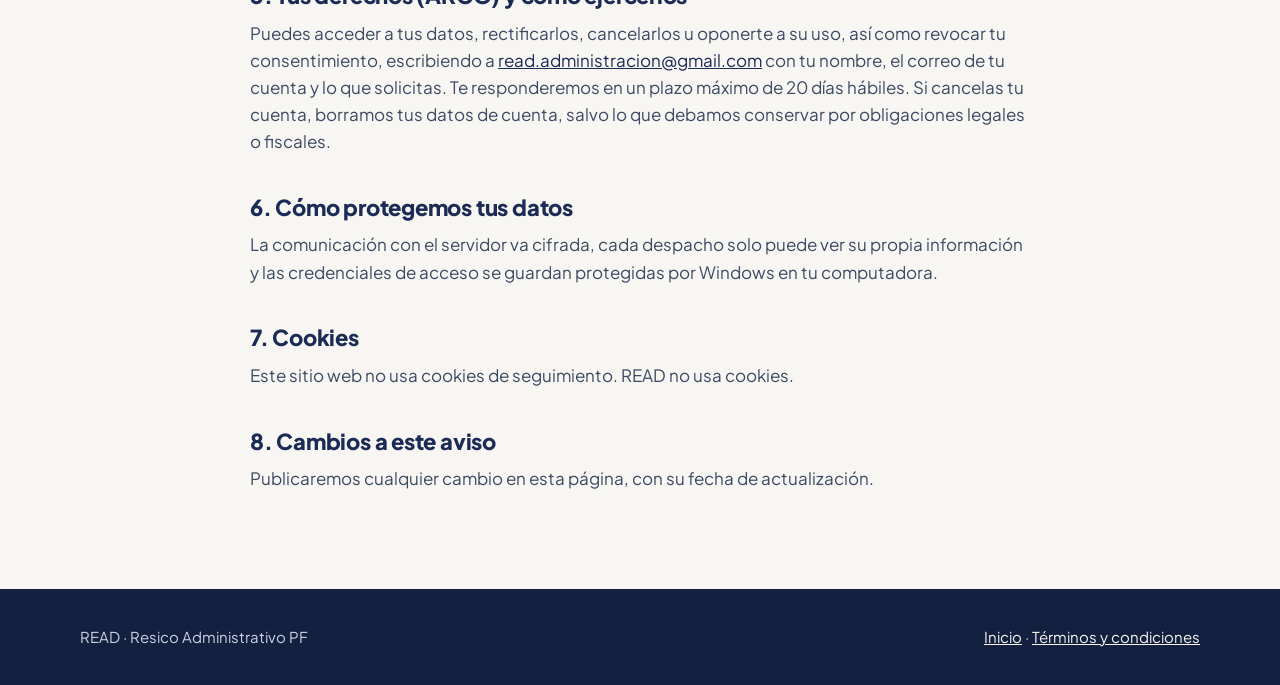
==== commit 2e2b2f2a: "Oferta: 20 % de descuento en el primer mes del plan mensual por ser la primera compra (código PRIMER" ====
--- a/privacidad.html
+++ b/privacidad.html
@@ -4,12 +4,13 @@
 <meta charset="utf-8">
 <meta name="viewport" content="width=device-width, initial-scale=1">
 <title>Aviso de privacidad · READ</title>
+<link rel="canonical" href="https://myread.com.mx/privacidad.html">
 <link rel="icon" href="img/icono.png">
 <link rel="stylesheet" href="https://fonts.googleapis.com/css2?family=Plus+Jakarta+Sans:wght@400;600;700;800&display=swap">
 <link rel="stylesheet" href="estilo.css">
 </head>
 <body>
-<header><div class="contenedor"><a class="logo" href="./" aria-label="READ, inicio"><img src="img/logo-read.png" alt="READ" width="136" height="40"></a><nav aria-label="Principal"><a class="boton naranja" href="./#planes">50 % de descuento</a></nav></div></header>
+<header><div class="contenedor"><a class="logo" href="./" aria-label="READ, inicio"><img src="img/logo-read.png" alt="READ" width="136" height="40"></a><nav aria-label="Principal"><a class="boton naranja" href="./#planes">20 % de descuento</a></nav></div></header>
 <main class="legal">
 <h1>Aviso de privacidad integral</h1>
 <p class="fecha">Última actualización: 25 de septiembre de 2026</p>
--- a/estilo.css
+++ b/estilo.css
@@ -123,6 +123,18 @@
 .periodo button:focus-visible { outline: 3px solid var(--acento); outline-offset: 2px; }
 .aviso-pago { background: #E6F4EC; color: #14532D; border-bottom: 1px solid #B7DFC7; padding: 14px 20px; text-align: center; font-size: 16px; }
 
+/* Aviso de bienvenida al abrir la página */
+.bienvenida { border: 0; padding: 0; border-radius: 20px; width: min(440px, calc(100% - 32px)); background: var(--tinta); color: #C9D2E3; box-shadow: 0 30px 80px rgba(0, 0, 0, .45); text-align: center; }
+.bienvenida::backdrop { background: rgba(19, 32, 63, .55); backdrop-filter: blur(3px); }
+.bienvenida .caja { position: relative; padding: 40px 28px 28px; background: radial-gradient(circle at 85% 0%, #2C4585 0, var(--tinta) 60%); }
+.bienvenida .sello { display: inline-grid; place-items: center; width: 96px; height: 96px; border-radius: 50%; background: var(--acento-claro); color: var(--tinta); font-size: 34px; font-weight: 800; line-height: 1; margin-bottom: 16px; transform: rotate(-8deg); }
+.bienvenida h2 { color: var(--fondo); font-size: clamp(24px, 6vw, 30px); margin-bottom: 10px; }
+.bienvenida p { font-size: 16px; margin-bottom: 22px; }
+.bienvenida .boton { width: 100%; }
+.bienvenida .ahora-no { display: block; width: 100%; margin-top: 8px; min-height: 44px; background: none; border: 0; color: #C9D2E3; font: inherit; font-size: 15px; font-weight: 600; text-decoration: underline; text-underline-offset: 3px; cursor: pointer; }
+.bienvenida .cerrar { position: absolute; top: 10px; right: 10px; width: 44px; height: 44px; border-radius: 50%; border: 0; background: rgba(247, 246, 242, .10); color: var(--fondo); font-size: 26px; line-height: 1; cursor: pointer; }
+.bienvenida .cerrar:hover { background: rgba(247, 246, 242, .20); }
+
 /* Métodos de pago */
 .pago { margin-top: 28px; background: var(--blanco); border: 1px solid var(--borde); border-radius: var(--radio); padding: 22px 26px; display: flex; flex-wrap: wrap; align-items: center; justify-content: space-between; gap: 16px 24px; }
 .pago .texto { display: flex; align-items: center; gap: 12px; max-width: 520px; }
